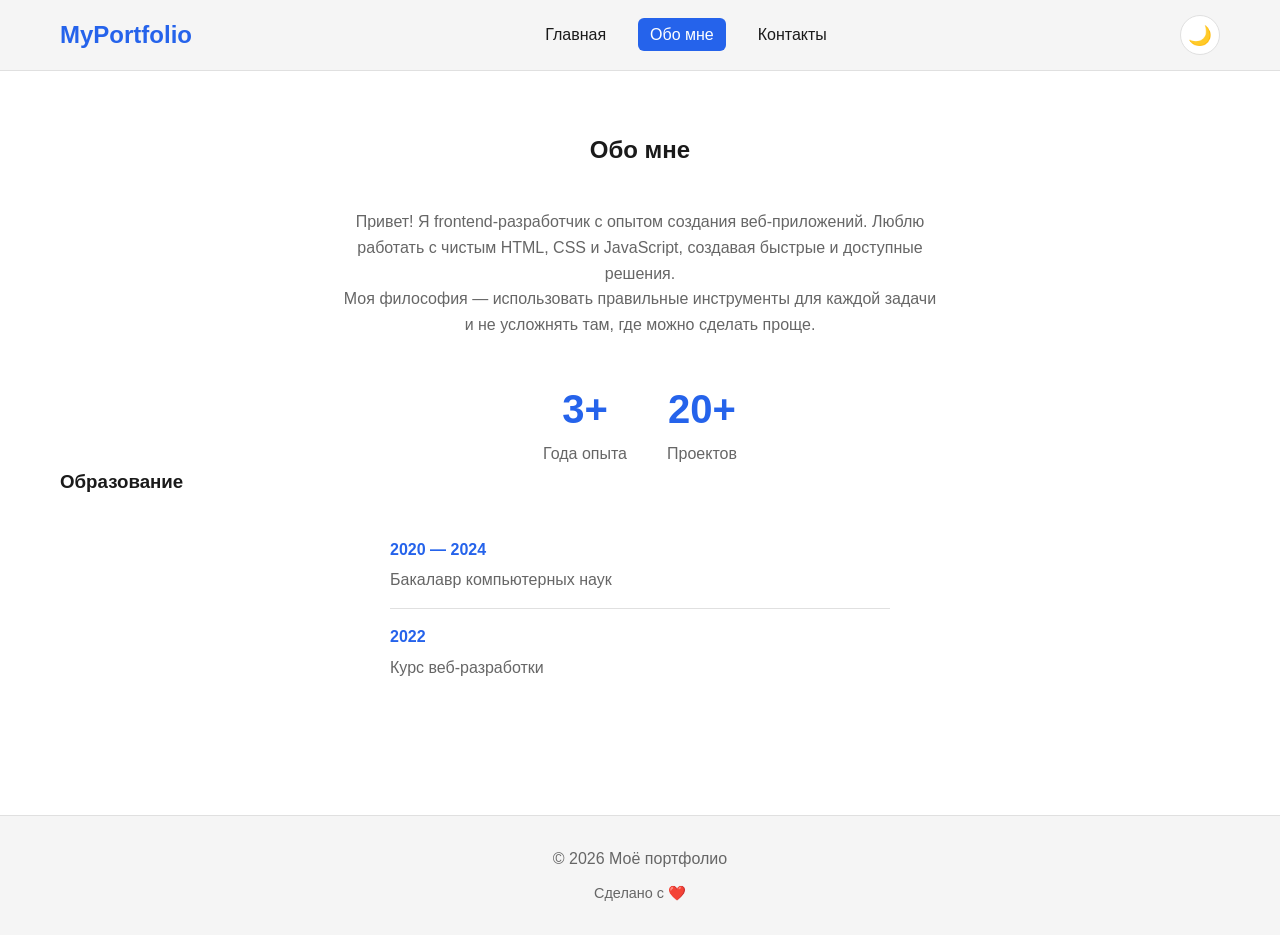
==== about.html @ ac8961e2 "Первый коммит: мини-портфолио из 3 страниц (HTML/CSS/JS)" ====
<!DOCTYPE html>
<html lang="ru">
<head>
    <meta charset="UTF-8">
    <meta name="viewport" content="width=device-width, initial-scale=1.0">
    <meta name="description" content="Обо мне - моё портфолио">
    <meta http-equiv="Content-Security-Policy" content="default-src 'self'; script-src 'self'; style-src 'self'; img-src 'self' data:; object-src 'none'; base-uri 'self'">
    <title>Портфолио | Обо мне</title>
    <link rel="stylesheet" href="style.css">
</head>
<body>
    <header class="site-header">
        <div class="container header-content">
            <h1 class="logo">MyPortfolio</h1>
            <nav class="main-nav" aria-label="Основная навигация">
                <ul>
                    <li><a href="index.html" class="nav-link">Главная</a></li>
                    <li><a href="about.html" class="nav-link active">Обо мне</a></li>
                    <li><a href="contacts.html" class="nav-link">Контакты</a></li>
                </ul>
            </nav>
            <button id="theme-toggle" class="theme-toggle" aria-label="Переключить тему">
                <span class="theme-icon">🌙</span>
            </button>
        </div>
    </header>

    <main class="main-content">
        <section class="about-section">
            <div class="container">
                <h2>Обо мне</h2>
                <div class="about-content">
                    <div class="about-text">
                        <p>Привет! Я frontend-разработчик с опытом создания веб-приложений. Люблю работать с чистым HTML, CSS и JavaScript, создавая быстрые и доступные решения.</p>
                        <p>Моя философия — использовать правильные инструменты для каждой задачи и не усложнять там, где можно сделать проще.</p>
                    </div>
                    <div class="about-stats">
                        <div class="stat-item">
                            <span class="stat-number">3+</span>
                            <span class="stat-label">Года опыта</span>
                        </div>
                        <div class="stat-item">
                            <span class="stat-number">20+</span>
                            <span class="stat-label">Проектов</span>
                        </div>
                    </div>
                </div>
            </div>
        </section>

        <section class="education-section">
            <div class="container">
                <h3>Образование</h3>
                <ul class="timeline">
                    <li>
                        <strong>2020 — 2024</strong>
                        <p>Бакалавр компьютерных наук</p>
                    </li>
                    <li>
                        <strong>2022</strong>
                        <p>Курс веб-разработки</p>
                    </li>
                </ul>
            </div>
        </section>
    </main>

    <footer class="site-footer">
        <div class="container footer-content">
            <p>&copy; 2026 Моё портфолио</p>
            <p class="footer-info">Сделано с ❤️</p>
        </div>
    </footer>

    <script src="script.js"></script>
</body>
</html>
---- style.css ----
/* ==========================================================================
   1. CSS-переменные темы (light по умолчанию, dark через [data-theme="dark"])
   ========================================================================== */
:root {
    --bg-primary: #ffffff;
    --bg-secondary: #f5f5f5;
    --bg-card: #ffffff;
    --text-primary: #1a1a1a;
    --text-secondary: #666666;
    --text-muted: #999999;
    --border-color: #e0e0e0;
    --accent-color: #2563eb;
    --accent-hover: #1d4ed8;
    --success-color: #16a34a;
    --error-color: #dc2626;
    --shadow: 0 2px 8px rgba(0, 0, 0, 0.1);
    --transition: 0.3s ease;
}

[data-theme="dark"] {
    --bg-primary: #1a1a1a;
    --bg-secondary: #2d2d2d;
    --bg-card: #2d2d2d;
    --text-primary: #f0f0f0;
    --text-secondary: #b0b0b0;
    --text-muted: #808080;
    --border-color: #404040;
    --accent-color: #3b82f6;
    --accent-hover: #60a5fa;
    --shadow: 0 2px 8px rgba(0, 0, 0, 0.3);
}

/* ==========================================================================
   2. Базовые стили
   ========================================================================== */
* {
    margin: 0;
    padding: 0;
    box-sizing: border-box;
}

body {
    font-family: -apple-system, BlinkMacSystemFont, 'Segoe UI', Roboto, sans-serif;
    background-color: var(--bg-primary);
    color: var(--text-primary);
    line-height: 1.6;
    transition: background-color var(--transition), color var(--transition);
}

.container {
    width: 100%;
    max-width: 1200px;
    margin: 0 auto;
    padding: 0 20px;
}

/* ==========================================================================
   3. Шапка сайта
   ========================================================================== */
.site-header {
    background-color: var(--bg-secondary);
    border-bottom: 1px solid var(--border-color);
    position: sticky;
    top: 0;
    z-index: 100;
}

.header-content {
    display: flex;
    align-items: center;
    justify-content: space-between;
    padding: 15px 20px;
    flex-wrap: wrap;
    gap: 10px;
}

.logo {
    font-size: 1.5rem;
    font-weight: 700;
    color: var(--accent-color);
}

.main-nav ul {
    display: flex;
    list-style: none;
    gap: 20px;
}

.nav-link {
    color: var(--text-primary);
    text-decoration: none;
    padding: 8px 12px;
    border-radius: 6px;
    transition: background-color var(--transition), color var(--transition);
    font-weight: 500;
}

.nav-link:hover,
.nav-link.active {
    background-color: var(--accent-color);
    color: white;
}

/* ==========================================================================
   4. Кнопка переключения темы
   ========================================================================== */
.theme-toggle {
    background: var(--bg-card);
    border: 1px solid var(--border-color);
    border-radius: 50%;
    width: 40px;
    height: 40px;
    cursor: pointer;
    display: flex;
    align-items: center;
    justify-content: center;
    font-size: 1.2rem;
    transition: background-color var(--transition), border-color var(--transition);
}

.theme-toggle:hover {
    border-color: var(--accent-color);
}

/* ==========================================================================
   5. Основной контент и hero-секция
   ========================================================================== */
.main-content {
    padding: 60px 0;
}

.hero {
    text-align: center;
    padding: 60px 0;
}

.hero h2 {
    font-size: 2.5rem;
    margin-bottom: 15px;
}

.hero-subtitle {
    font-size: 1.2rem;
    color: var(--text-secondary);
    margin-bottom: 30px;
}

.hero-buttons {
    display: flex;
    gap: 15px;
    justify-content: center;
    flex-wrap: wrap;
}
/* ==========================================================================
   6. Кнопки
   ========================================================================== */
.btn {
    display: inline-block;
    padding: 12px 24px;
    border-radius: 8px;
    text-decoration: none;
    font-weight: 600;
    cursor: pointer;
    border: none;
    transition: background-color var(--transition), transform var(--transition);
    font-size: 1rem;
}

.btn-primary {
    background-color: var(--accent-color);
    color: white;
}

.btn-primary:hover {
    background-color: var(--accent-hover);
    transform: translateY(-2px);
}

.btn-secondary {
    background-color: transparent;
    color: var(--text-primary);
    border: 2px solid var(--border-color);
}

.btn-secondary:hover {
    border-color: var(--accent-color);
    color: var(--accent-color);
}

/* ==========================================================================
   7. Секция проектов
   ========================================================================== */
.projects h3,
.skills h3,
.education-section h3 {
    margin-bottom: 25px;
}

.projects-grid {
    display: grid;
    grid-template-columns: repeat(auto-fit, minmax(280px, 1fr));
    gap: 20px;
}

.project-card {
    background-color: var(--bg-card);
    border: 1px solid var(--border-color);
    border-radius: 12px;
    padding: 25px;
    transition: transform var(--transition), box-shadow var(--transition);
}

.project-card:hover {
    transform: translateY(-5px);
    box-shadow: var(--shadow);
}

.project-card h4 {
    margin-bottom: 10px;
    color: var(--accent-color);
}

.project-card p {
    color: var(--text-secondary);
    margin-bottom: 15px;
}

.tags {
    display: flex;
    gap: 8px;
    flex-wrap: wrap;
}

.tag {
    background-color: var(--bg-secondary);
    padding: 4px 10px;
    border-radius: 20px;
    font-size: 0.85rem;
    color: var(--text-secondary);
}

/* ==========================================================================
   8. Секция навыков
   ========================================================================== */
.skills-list {
    list-style: none;
    display: flex;
    flex-wrap: wrap;
    gap: 15px;
    justify-content: center;
}

.skills-list li {
    background-color: var(--bg-card);
    border: 1px solid var(--border-color);
    padding: 10px 20px;
    border-radius: 25px;
    font-weight: 500;
}
/* ==========================================================================
   9. Секция «Обо мне»
   ========================================================================== */
.about-section h2 {
    text-align: center;
    margin-bottom: 40px;
}

.about-content {
    display: flex;
    flex-direction: column;
    gap: 40px;
    align-items: center;
}

.about-text {
    max-width: 600px;
    text-align: center;
    color: var(--text-secondary);
}

.about-stats {
    display: flex;
    gap: 40px;
    flex-wrap: wrap;
    justify-content: center;
}

.stat-item {
    text-align: center;
}

.stat-number {
    display: block;
    font-size: 2.5rem;
    font-weight: 700;
    color: var(--accent-color);
}

.stat-label {
    color: var(--text-secondary);
}

/* ==========================================================================
   10. Образование (timeline)
   ========================================================================== */
.timeline {
    list-style: none;
    max-width: 500px;
    margin: 0 auto;
}

.timeline li {
    padding: 15px 0;
    border-bottom: 1px solid var(--border-color);
}

.timeline li:last-child {
    border-bottom: none;
}

.timeline strong {
    color: var(--accent-color);
}

.timeline p {
    color: var(--text-secondary);
    margin-top: 5px;
}

/* ==========================================================================
   11. Форма контактов
   ========================================================================== */
.contacts-section h2 {
    text-align: center;
    margin-bottom: 40px;
}

.contact-form {
    max-width: 500px;
    margin: 0 auto;
    background-color: var(--bg-card);
    padding: 30px;
    border-radius: 12px;
    border: 1px solid var(--border-color);
}

.form-group {
    margin-bottom: 20px;
}

.form-group label {
    display: block;
    margin-bottom: 8px;
    font-weight: 500;
    color: var(--text-primary);
}

.required {
    color: var(--error-color);
}

.form-group input,
.form-group select,
.form-group textarea {
    width: 100%;
    padding: 12px;
    border: 1px solid var(--border-color);
    border-radius: 8px;
    font-size: 1rem;
    background-color: var(--bg-primary);
    color: var(--text-primary);
    transition: border-color var(--transition);
}

.form-group input:focus,
.form-group select:focus,
.form-group textarea:focus {
    outline: none;
    border-color: var(--accent-color);
}

.form-group input.error,
.form-group textarea.error {
    border-color: var(--error-color);
}

.error-message {
    color: var(--error-color);
    font-size: 0.85rem;
    margin-top: 5px;
    display: block;
}

.form-success {
    margin-top: 20px;
    padding: 15px;
    background-color: var(--success-color);
    color: white;
    border-radius: 8px;
    text-align: center;
    display: none;
}

.form-success.show {
    display: block;
}

.form-group:last-of-type {
    margin-top: 10px;
}

/* ==========================================================================
   12. Подвал сайта
   ========================================================================== */
.site-footer {
    background-color: var(--bg-secondary);
    border-top: 1px solid var(--border-color);
    padding: 30px 0;
    margin-top: 60px;
}

.footer-content {
    text-align: center;
    color: var(--text-secondary);
}

.footer-info {
    margin-top: 10px;
    font-size: 0.9rem;
}

/* ==========================================================================
   13. Адаптивность
   ========================================================================== */
@media (max-width: 768px) {
    .header-content {
        flex-direction: column;
        align-items: flex-start;
    }

    .main-nav ul {
        flex-wrap: wrap;
        gap: 10px;
    }

    .hero h2 {
        font-size: 2rem;
    }

    .about-stats {
        flex-direction: column;
        gap: 20px;
    }
}

@media (max-width: 480px) {
    .container {
        padding: 0 15px;
    }

    .hero h2 {
        font-size: 1.5rem;
    }

    .nav-link {
        padding: 6px 10px;
        font-size: 0.9rem;
    }

    .contact-form {
        padding: 20px 15px;
    }
}
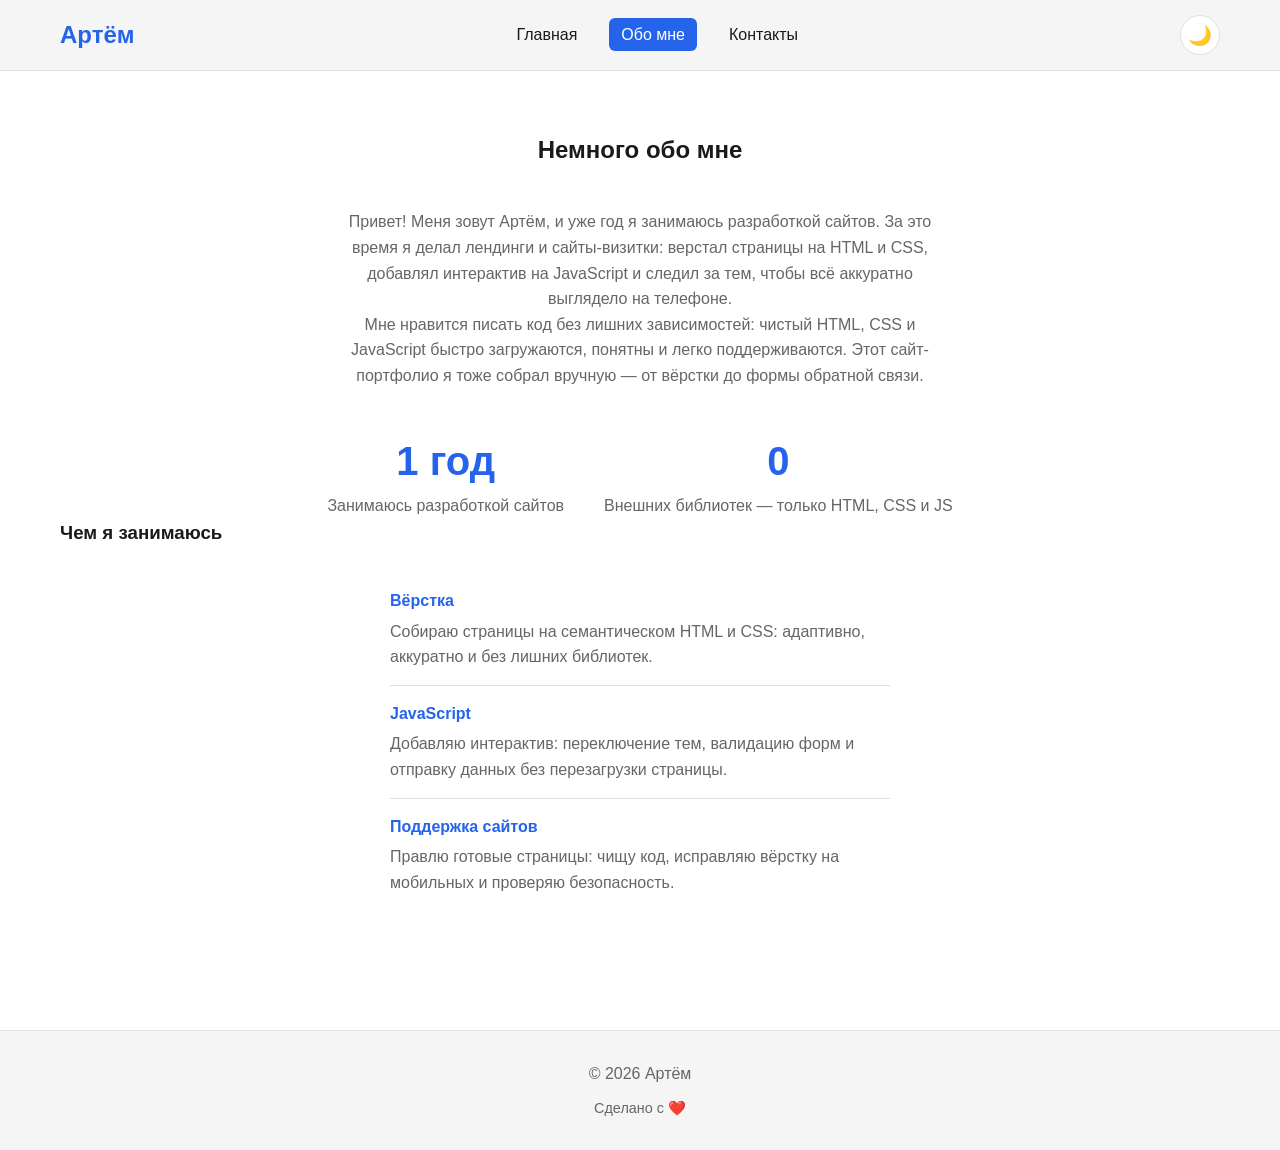
==== commit 8445e756: "Add Artem bio and working contact form" ====
--- a/about.html
+++ b/about.html
@@ -3,15 +3,15 @@
 <head>
     <meta charset="UTF-8">
     <meta name="viewport" content="width=device-width, initial-scale=1.0">
-    <meta name="description" content="Обо мне - моё портфолио">
+    <meta name="description" content="Обо мне — Артём, год занимаюсь разработкой сайтов на HTML, CSS и JavaScript">
     <meta http-equiv="Content-Security-Policy" content="default-src 'self'; script-src 'self'; style-src 'self'; img-src 'self' data:; object-src 'none'; base-uri 'self'">
-    <title>Портфолио | Обо мне</title>
+    <title>Артём — портфолио | Обо мне</title>
     <link rel="stylesheet" href="style.css">
 </head>
 <body>
     <header class="site-header">
         <div class="container header-content">
-            <h1 class="logo">MyPortfolio</h1>
+            <h1 class="logo">Артём</h1>
             <nav class="main-nav" aria-label="Основная навигация">
                 <ul>
                     <li><a href="index.html" class="nav-link">Главная</a></li>
@@ -28,37 +28,41 @@
     <main class="main-content">
         <section class="about-section">
             <div class="container">
-                <h2>Обо мне</h2>
+                <h2>Немного обо мне</h2>
                 <div class="about-content">
                     <div class="about-text">
-                        <p>Привет! Я frontend-разработчик с опытом создания веб-приложений. Люблю работать с чистым HTML, CSS и JavaScript, создавая быстрые и доступные решения.</p>
-                        <p>Моя философия — использовать правильные инструменты для каждой задачи и не усложнять там, где можно сделать проще.</p>
+                        <p>Привет! Меня зовут Артём, и уже год я занимаюсь разработкой сайтов. За это время я делал лендинги и сайты-визитки: верстал страницы на HTML и CSS, добавлял интерактив на JavaScript и следил за тем, чтобы всё аккуратно выглядело на телефоне.</p>
+                        <p>Мне нравится писать код без лишних зависимостей: чистый HTML, CSS и JavaScript быстро загружаются, понятны и легко поддерживаются. Этот сайт-портфолио я тоже собрал вручную — от вёрстки до формы обратной связи.</p>
                     </div>
                     <div class="about-stats">
                         <div class="stat-item">
-                            <span class="stat-number">3+</span>
-                            <span class="stat-label">Года опыта</span>
+                            <span class="stat-number">1 год</span>
+                            <span class="stat-label">Занимаюсь разработкой сайтов</span>
                         </div>
                         <div class="stat-item">
-                            <span class="stat-number">20+</span>
-                            <span class="stat-label">Проектов</span>
+                            <span class="stat-number">0</span>
+                            <span class="stat-label">Внешних библиотек — только HTML, CSS и JS</span>
                         </div>
                     </div>
                 </div>
             </div>
         </section>
 
-        <section class="education-section">
+        <section class="work-section">
             <div class="container">
-                <h3>Образование</h3>
+                <h3>Чем я занимаюсь</h3>
                 <ul class="timeline">
                     <li>
-                        <strong>2020 — 2024</strong>
-                        <p>Бакалавр компьютерных наук</p>
+                        <strong>Вёрстка</strong>
+                        <p>Собираю страницы на семантическом HTML и CSS: адаптивно, аккуратно и без лишних библиотек.</p>
                     </li>
                     <li>
-                        <strong>2022</strong>
-                        <p>Курс веб-разработки</p>
+                        <strong>JavaScript</strong>
+                        <p>Добавляю интерактив: переключение тем, валидацию форм и отправку данных без перезагрузки страницы.</p>
+                    </li>
+                    <li>
+                        <strong>Поддержка сайтов</strong>
+                        <p>Правлю готовые страницы: чищу код, исправляю вёрстку на мобильных и проверяю безопасность.</p>
                     </li>
                 </ul>
             </div>
@@ -67,7 +71,7 @@
 
     <footer class="site-footer">
         <div class="container footer-content">
-            <p>&copy; 2026 Моё портфолио</p>
+            <p>&copy; 2026 Артём</p>
             <p class="footer-info">Сделано с ❤️</p>
         </div>
     </footer>
--- a/style.css
+++ b/style.css
@@ -187,12 +187,18 @@
     color: var(--accent-color);
 }
 
+.btn:disabled {
+    opacity: 0.6;
+    cursor: not-allowed;
+    transform: none;
+}
+
 /* ==========================================================================
    7. Секция проектов
    ========================================================================== */
 .projects h3,
 .skills h3,
-.education-section h3 {
+.work-section h3 {
     margin-bottom: 25px;
 }
 
@@ -405,6 +411,15 @@
     display: block;
 }
 
+.form-success.error {
+    background-color: var(--error-color);
+}
+
+/* Honeypot: скрыто от людей, но спам-боты его заполняют */
+.botcheck {
+    display: none;
+}
+
 .form-group:last-of-type {
     margin-top: 10px;
 }
